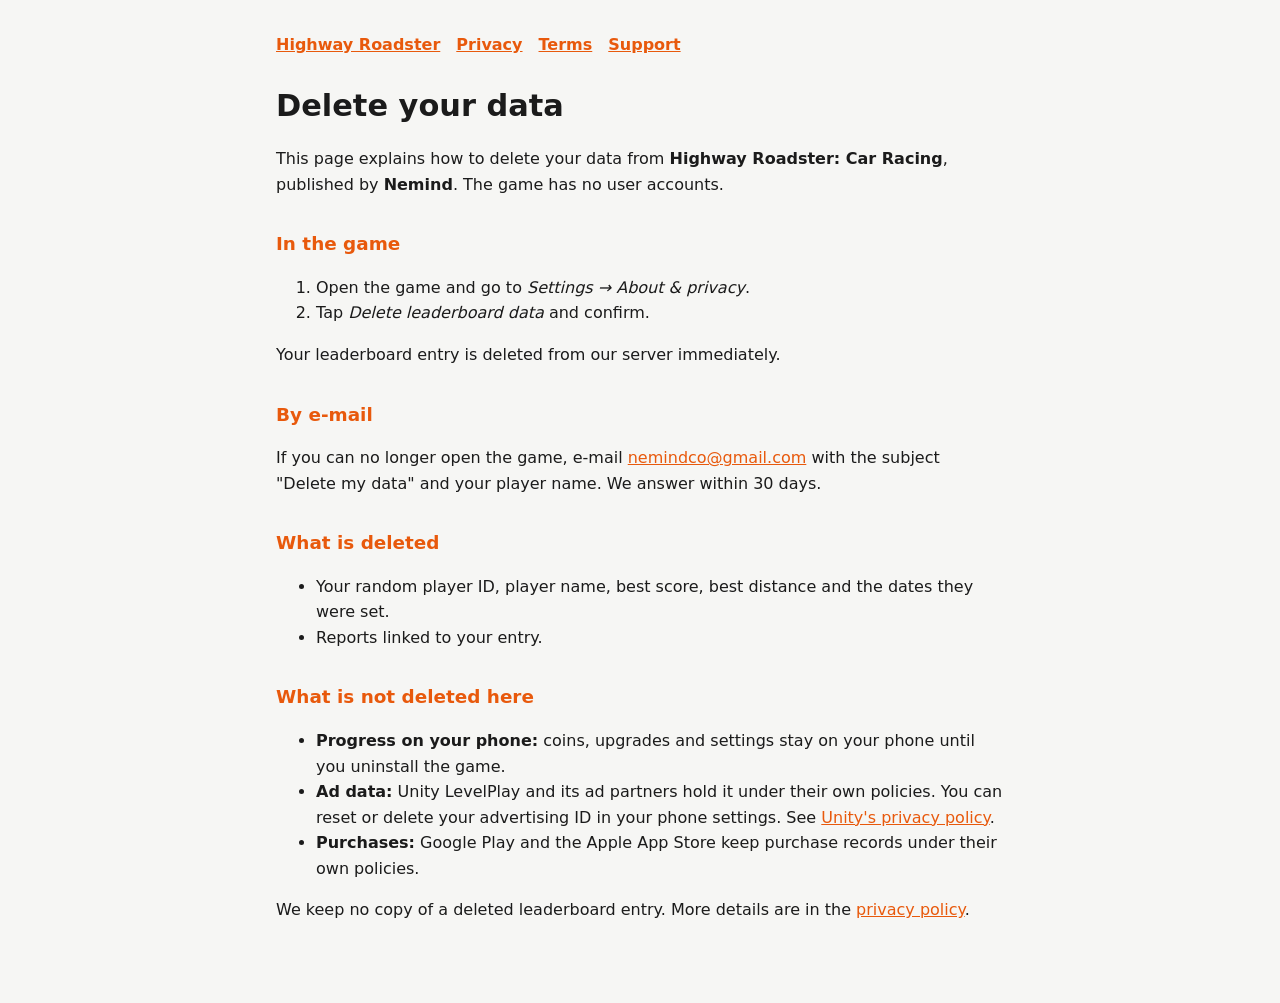
==== roadster-supercar/delete-data.html @ 98ea1099 "Add data deletion page Co-Authored-By: Claude Opus 5.5 <noreply@anthropic.com>" ====
<!doctype html>
<html lang="en">
<head>
<meta charset="utf-8">
<meta name="viewport" content="width=device-width, initial-scale=1">
<title>Delete Your Data – Highway Roadster</title>
<link rel="stylesheet" href="style.css">
</head>
<body>
<main>
<nav><a href="index.html">Highway Roadster</a><a href="privacy.html">Privacy</a><a href="terms.html">Terms</a><a href="support.html">Support</a></nav>
<h1>Delete your data</h1>
<p>This page explains how to delete your data from <strong>Highway Roadster: Car Racing</strong>, published by <strong>Nemind</strong>. The game has no user accounts.</p>

<h2>In the game</h2>
<ol>
<li>Open the game and go to <em>Settings → About &amp; privacy</em>.</li>
<li>Tap <em>Delete leaderboard data</em> and confirm.</li>
</ol>
<p>Your leaderboard entry is deleted from our server immediately.</p>

<h2>By e-mail</h2>
<p>If you can no longer open the game, e-mail <a href="mailto:nemindco@gmail.com">nemindco@gmail.com</a> with the subject "Delete my data" and your player name. We answer within 30 days.</p>

<h2>What is deleted</h2>
<ul>
<li>Your random player ID, player name, best score, best distance and the dates they were set.</li>
<li>Reports linked to your entry.</li>
</ul>

<h2>What is not deleted here</h2>
<ul>
<li><strong>Progress on your phone:</strong> coins, upgrades and settings stay on your phone until you uninstall the game.</li>
<li><strong>Ad data:</strong> Unity LevelPlay and its ad partners hold it under their own policies. You can reset or delete your advertising ID in your phone settings. See <a href="https://unity.com/legal/game-player-and-app-user-privacy-policy">Unity's privacy policy</a>.</li>
<li><strong>Purchases:</strong> Google Play and the Apple App Store keep purchase records under their own policies.</li>
</ul>
<p>We keep no copy of a deleted leaderboard entry. More details are in the <a href="privacy.html">privacy policy</a>.</p>
</main>
</body>
</html>
---- roadster-supercar/style.css ----
:root { color-scheme: light dark; --bg: #f6f6f4; --text: #1b1b1b; --dim: #5c5c5c; --accent: #e8590c; --card: #ffffff; }
@media (prefers-color-scheme: dark) { :root { --bg: #111214; --text: #ececec; --dim: #a0a0a0; --accent: #ff7a2f; --card: #1b1c1f; } }
* { box-sizing: border-box; }
body { margin: 0; background: var(--bg); color: var(--text); font: 16px/1.6 system-ui, -apple-system, "Segoe UI", Roboto, sans-serif; }
main { max-width: 760px; margin: 0 auto; padding: 32px 16px 64px; }
h1 { font-size: 1.9rem; margin: 0 0 4px; }
h2 { font-size: 1.15rem; margin: 2rem 0 .5rem; color: var(--accent); }
p.meta { color: var(--dim); margin: 0 0 1.5rem; }
a { color: var(--accent); }
nav { display: flex; gap: 16px; flex-wrap: wrap; margin-bottom: 24px; font-weight: 600; }
table { width: 100%; border-collapse: collapse; background: var(--card); }
th, td { text-align: left; padding: 8px 10px; border-bottom: 1px solid rgba(127,127,127,.25); vertical-align: top; }
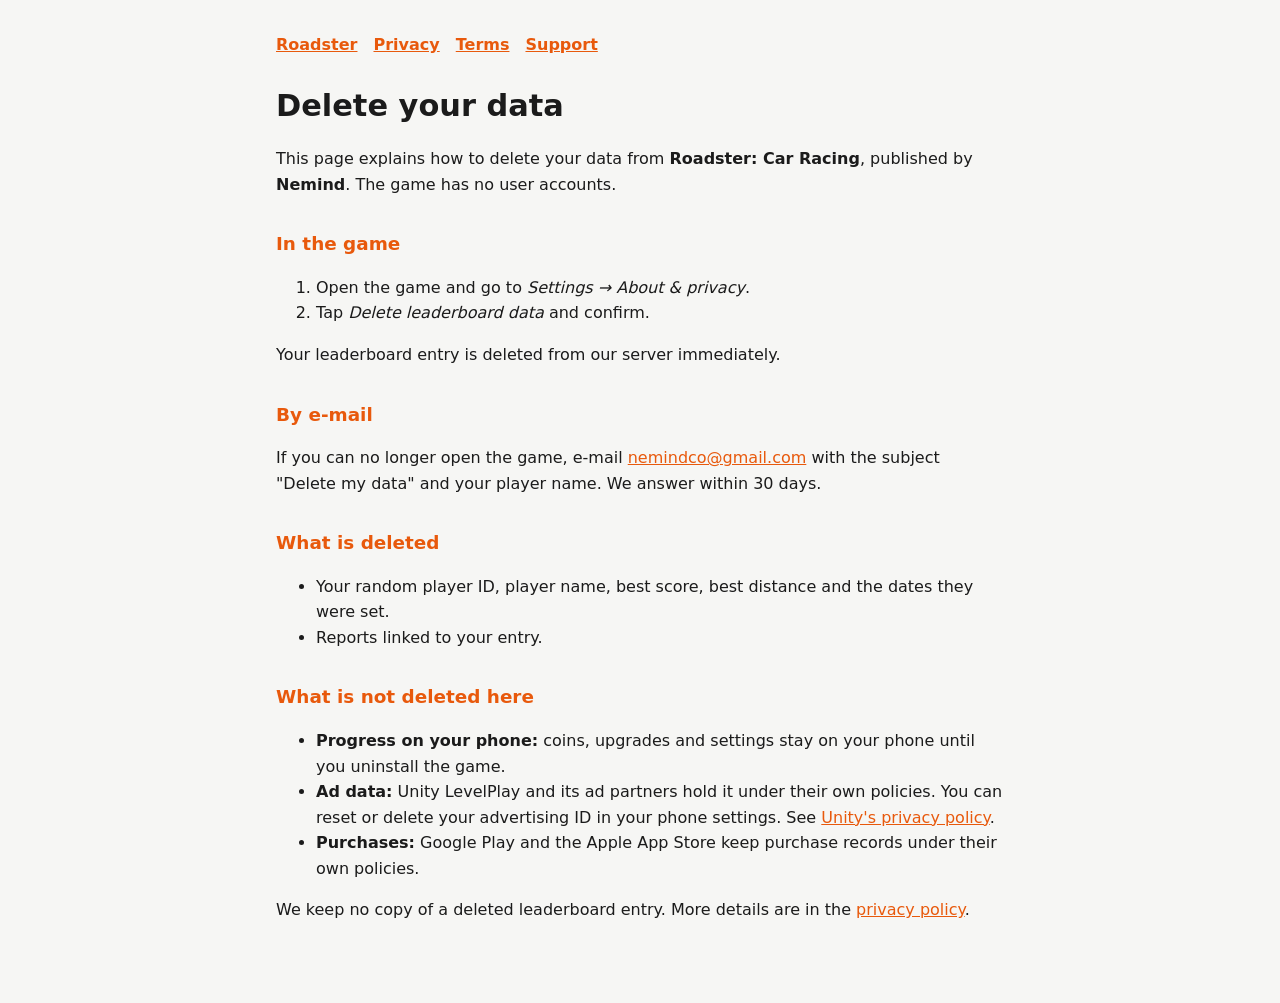
==== commit 3c216394: "Roadster: rename site pages and add leaderboard moderation terms Co-Authored-By: Claude Opus 5.5 <no" ====
--- a/roadster-supercar/delete-data.html
+++ b/roadster-supercar/delete-data.html
@@ -3,14 +3,14 @@
 <head>
 <meta charset="utf-8">
 <meta name="viewport" content="width=device-width, initial-scale=1">
-<title>Delete Your Data – Highway Roadster</title>
+<title>Delete Your Data – Roadster</title>
 <link rel="stylesheet" href="style.css">
 </head>
 <body>
 <main>
-<nav><a href="index.html">Highway Roadster</a><a href="privacy.html">Privacy</a><a href="terms.html">Terms</a><a href="support.html">Support</a></nav>
+<nav><a href="index.html">Roadster</a><a href="privacy.html">Privacy</a><a href="terms.html">Terms</a><a href="support.html">Support</a></nav>
 <h1>Delete your data</h1>
-<p>This page explains how to delete your data from <strong>Highway Roadster: Car Racing</strong>, published by <strong>Nemind</strong>. The game has no user accounts.</p>
+<p>This page explains how to delete your data from <strong>Roadster: Car Racing</strong>, published by <strong>Nemind</strong>. The game has no user accounts.</p>
 
 <h2>In the game</h2>
 <ol>
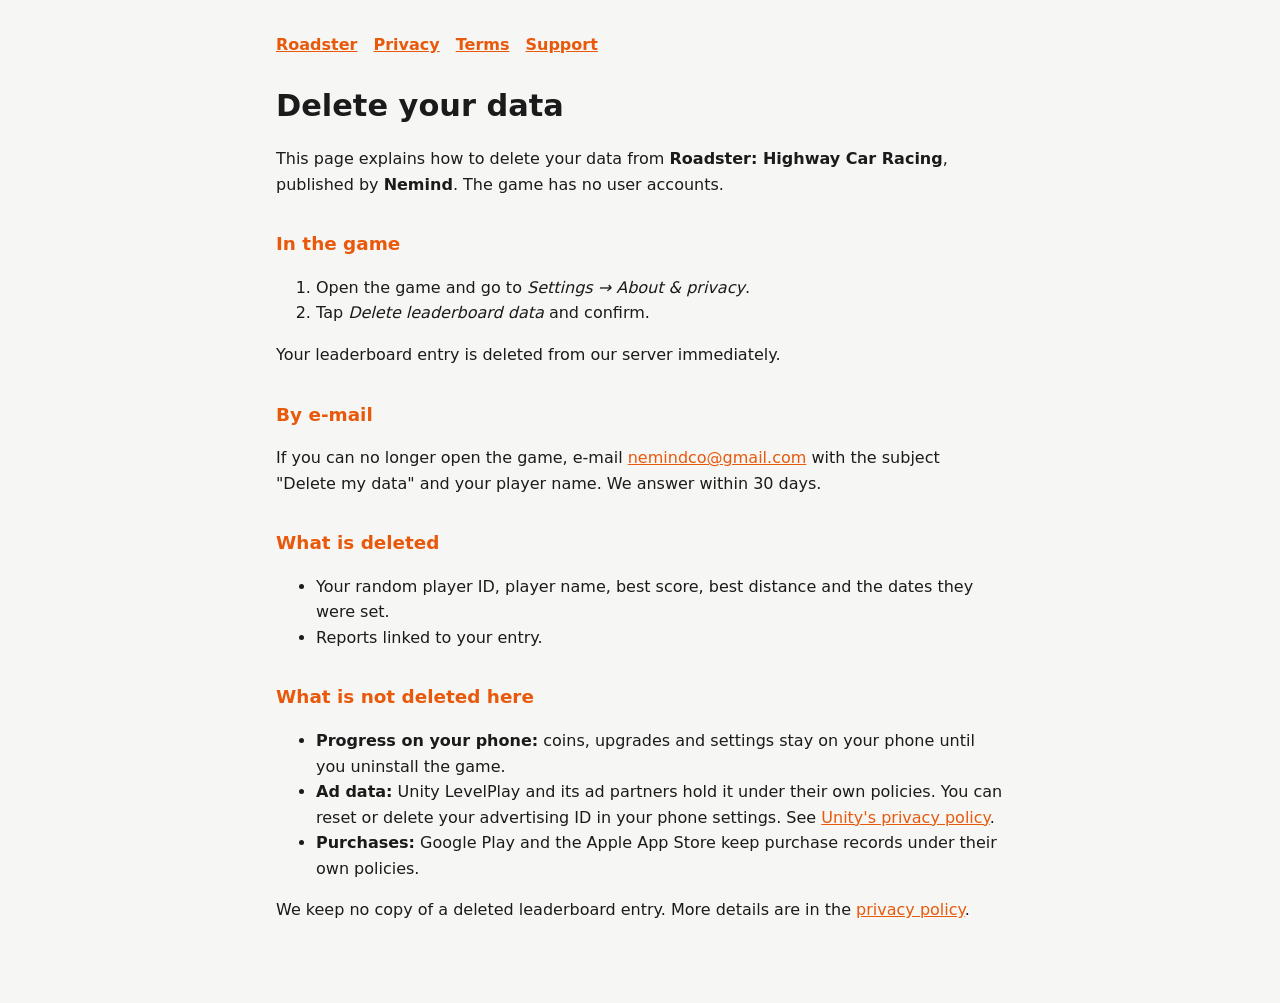
==== commit 07c4ce6a: "Use the store name Roadster: Highway Car Racing on the data deletion page Co-Authored-By: Claude Opu" ====
--- a/roadster-supercar/delete-data.html
+++ b/roadster-supercar/delete-data.html
@@ -10,7 +10,7 @@
 <main>
 <nav><a href="index.html">Roadster</a><a href="privacy.html">Privacy</a><a href="terms.html">Terms</a><a href="support.html">Support</a></nav>
 <h1>Delete your data</h1>
-<p>This page explains how to delete your data from <strong>Roadster: Car Racing</strong>, published by <strong>Nemind</strong>. The game has no user accounts.</p>
+<p>This page explains how to delete your data from <strong>Roadster: Highway Car Racing</strong>, published by <strong>Nemind</strong>. The game has no user accounts.</p>
 
 <h2>In the game</h2>
 <ol>
